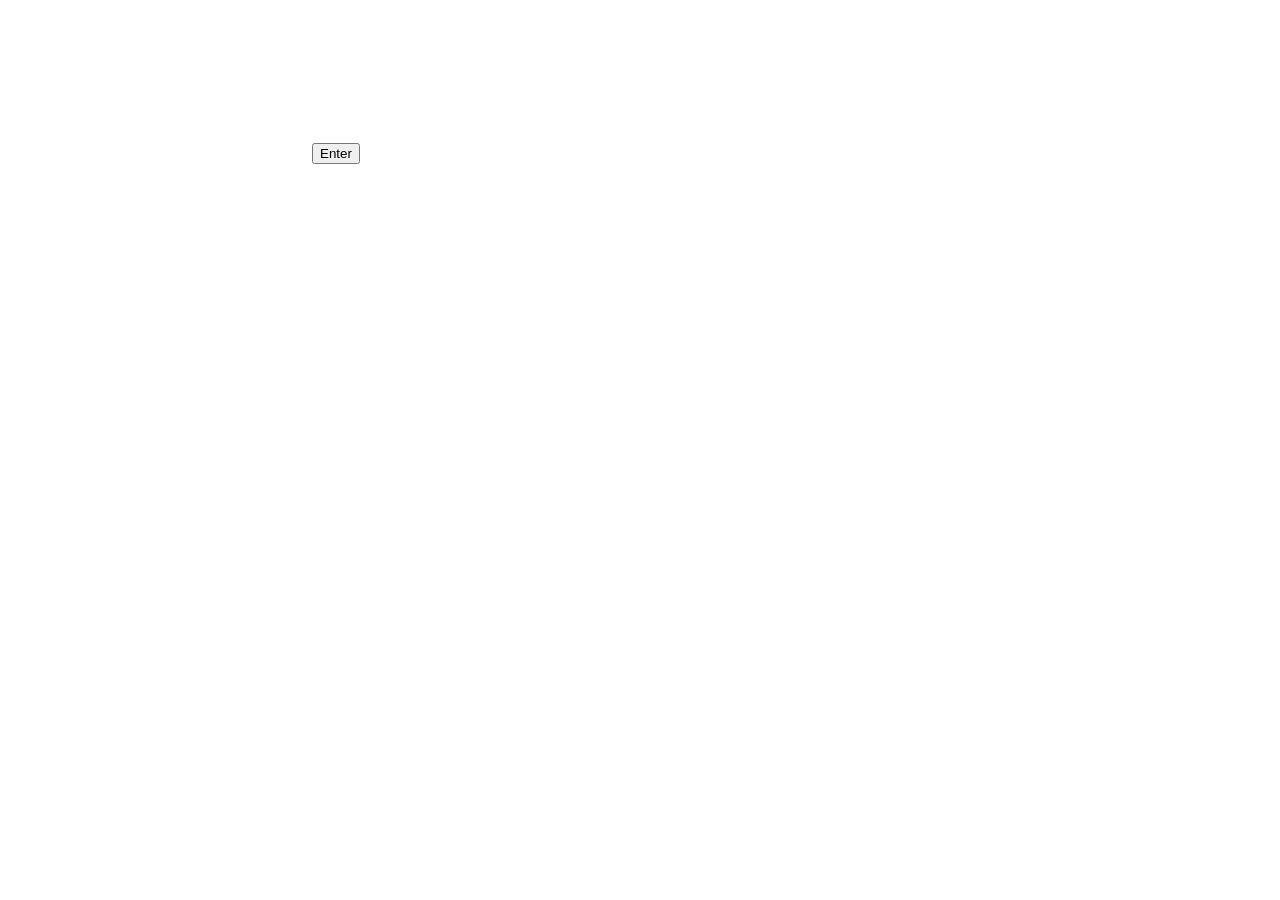
==== index.html @ 1ebe3396 "Fix video source path in index.html" ====
<!DOCTYPE html>
<html lang="en">
<head>
  <meta charset="UTF-8">
  <meta name="viewport" content="width=device-width, initial-scale=1.0">
  <title>Worth It Global</title>
  <link rel="stylesheet" href="css/style.css">
</head>

<body>

  <div id="welcomeScreen">
    <video autoplay loop muted playsinline id="welcomeVideo">
      <source src="assets/media/welcome-loop.mp4" type="video/mp4">
    </video>

    <button id="enterBtn">Enter</button>
  </div>

  <script src="js/script.js"></script>
</body>
</html>
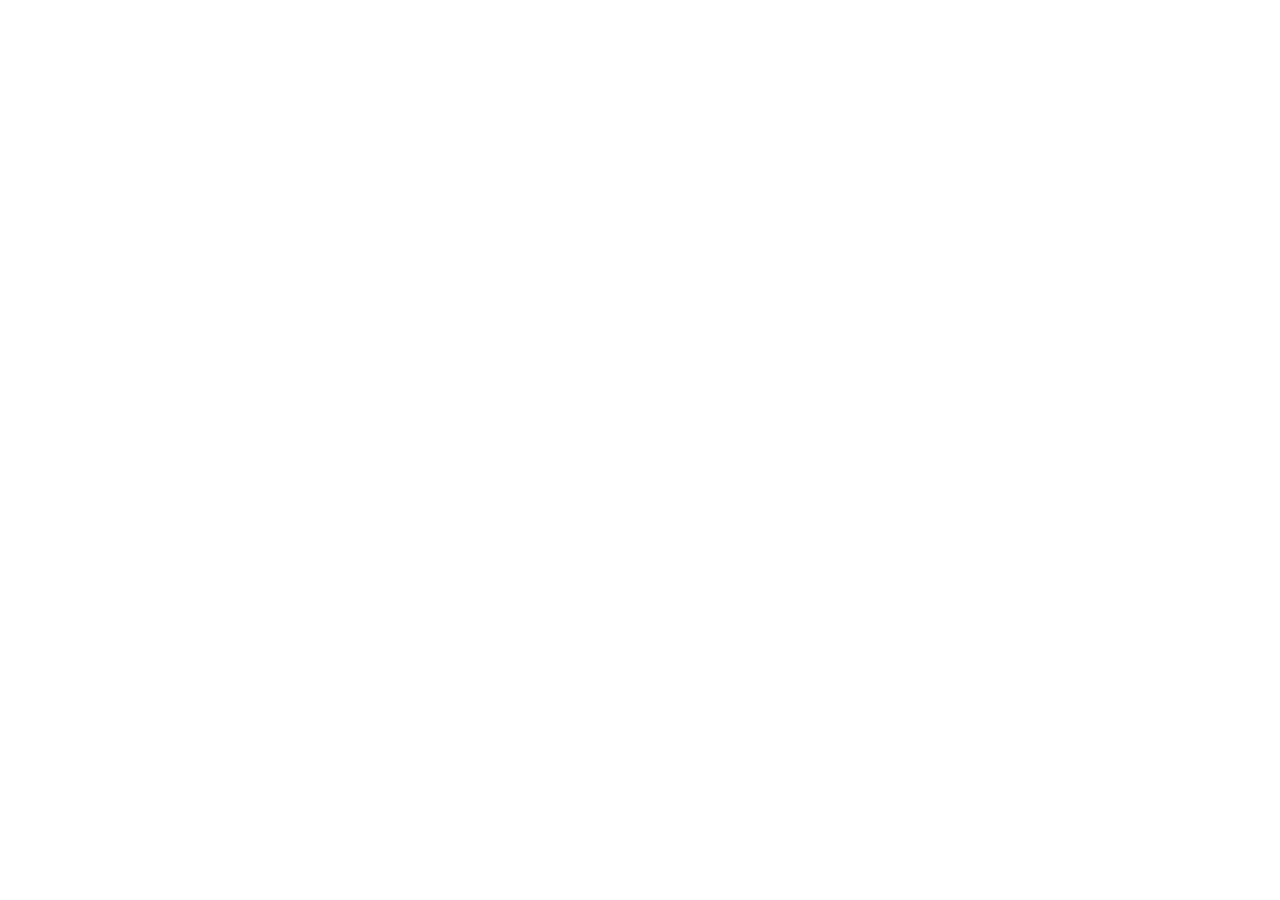
==== commit c4c6d581: "Remove unnecessary closing video tag Removed closing video tag from welcome screen." ====
--- a/index.html
+++ b/index.html
@@ -3,7 +3,7 @@
 <head>
   <meta charset="UTF-8">
   <meta name="viewport" content="width=device-width, initial-scale=1.0">
-  <title>Worth It Global</title>
+  <title>Worth It</title>
   <link rel="stylesheet" href="css/style.css">
 </head>
 
@@ -12,11 +12,9 @@
   <div id="welcomeScreen">
     <video autoplay loop muted playsinline id="welcomeVideo">
       <source src="assets/media/welcome-loop.mp4" type="video/mp4">
-    </video>
-
     <button id="enterBtn">Enter</button>
   </div>
 
   <script src="js/script.js"></script>
 </body>
-</html>
+</html> 
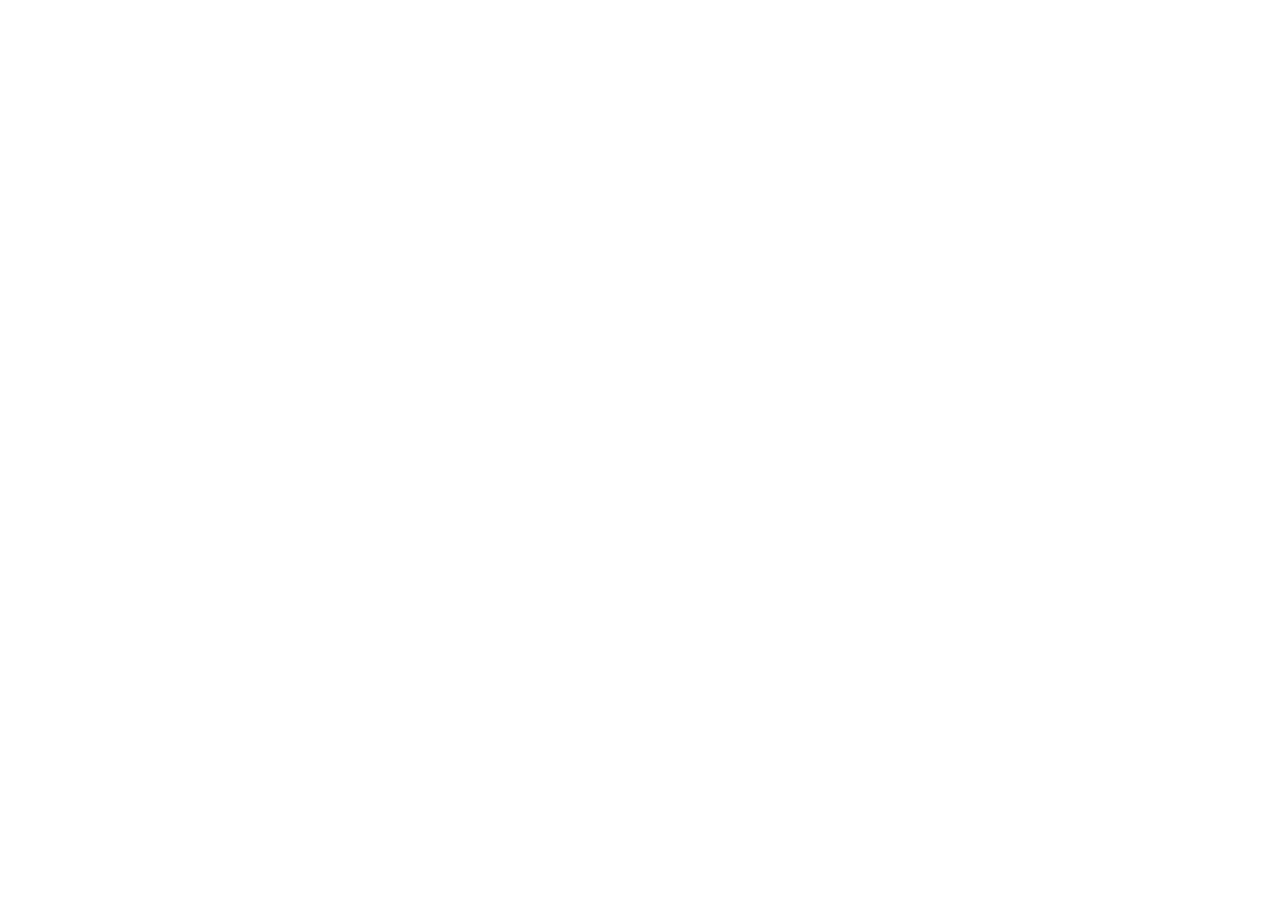
==== commit 9b70d1a1: "Update stylesheet and script paths in index.html" ====
--- a/index.html
+++ b/index.html
@@ -4,7 +4,7 @@
   <meta charset="UTF-8">
   <meta name="viewport" content="width=device-width, initial-scale=1.0">
   <title>Worth It</title>
-  <link rel="stylesheet" href="css/style.css">
+  <link rel="stylesheet" href="style.css">
 </head>
 
 <body>
@@ -14,7 +14,6 @@
       <source src="assets/media/welcome-loop.mp4" type="video/mp4">
     <button id="enterBtn">Enter</button>
   </div>
-
-  <script src="js/script.js"></script>
+  <script src="script.js"></script>
 </body>
 </html> 
--- a/style.css
+++ b/style.css
@@ -0,0 +1,25 @@
+#welcomeScreen {
+  position: relative;
+  width: 100vw;
+  height: 100vh;
+  overflow: hidden;
+  transition: transform 1.2s ease-in-out, opacity 1.2s ease-in-out;
+}
+
+.zoomIn {
+  transform: scale(3);
+  opacity: 0;
+}
+
+#enterBtn {
+  position: absolute;
+  bottom: 10%;
+  left: 50%;
+  transform: translateX(-50%);
+  padding: 12px 28px;
+  font-size: 1.2rem;
+  background: white;
+  border: none;
+  border-radius: 6px;
+  cursor: pointer;
+}
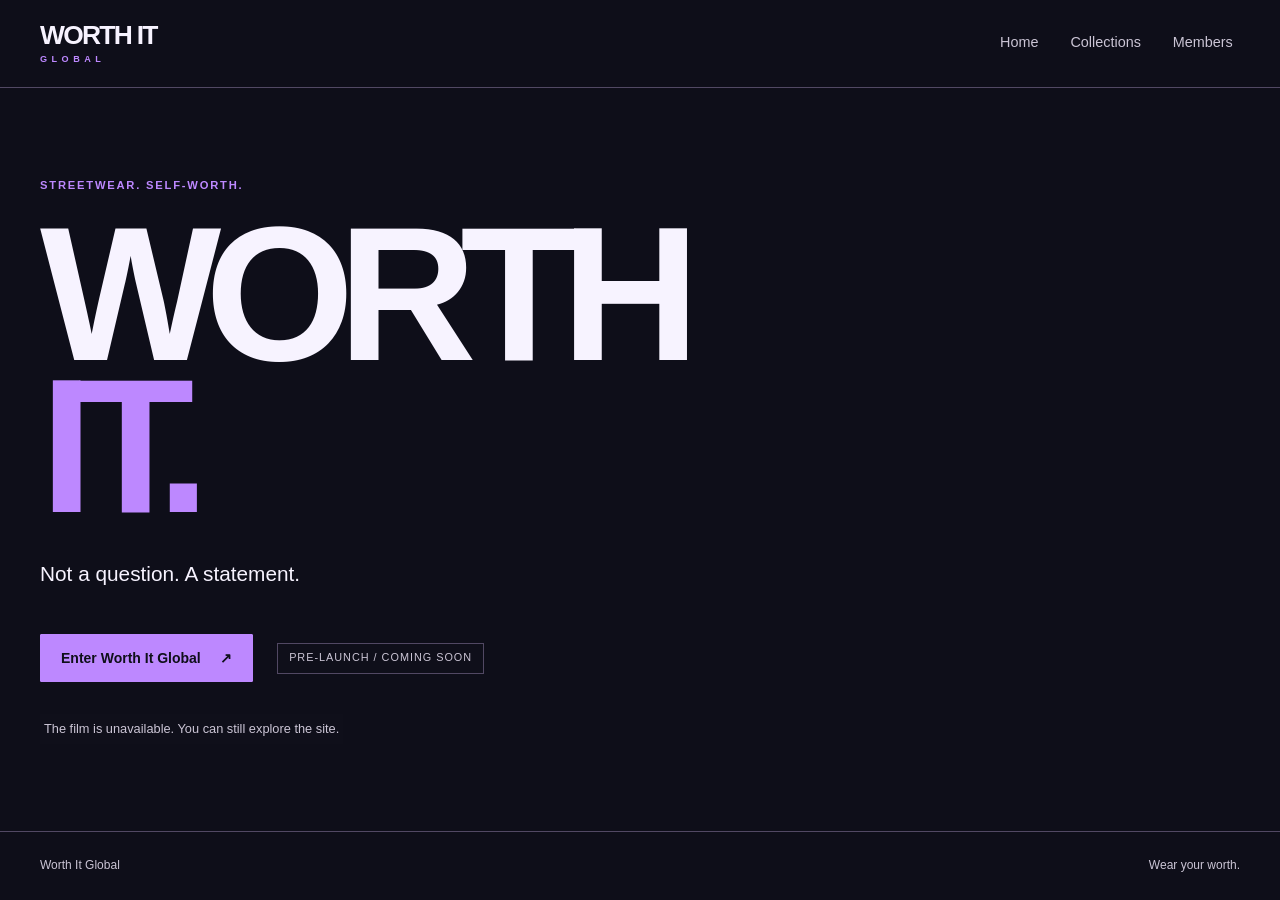
==== commit ff6bf261: "Restore branded Worth It Global prelaunch frontend" ====
--- a/index.html
+++ b/index.html
@@ -3,17 +3,41 @@
 <head>
   <meta charset="UTF-8">
   <meta name="viewport" content="width=device-width, initial-scale=1.0">
-  <title>Worth It</title>
+  <meta name="description" content="Worth It Global. Streetwear. Self-worth. A new chapter is coming.">
+  <title>Worth It Global — Enter</title>
   <link rel="stylesheet" href="style.css">
 </head>
-
-<body>
-
+<body class="welcome-page">
+  <a class="skip-link" href="#main">Skip to content</a>
   <div id="welcomeScreen">
-    <video autoplay loop muted playsinline id="welcomeVideo">
+    <video loop muted playsinline preload="metadata" id="welcomeVideo" aria-label="Worth It Global welcome film">
       <source src="assets/media/welcome-loop.mp4" type="video/mp4">
-    <button id="enterBtn">Enter</button>
+      Your browser cannot play this film. Use the Enter link to continue.
+    </video>
+    <header class="mainHeader">
+      <a class="brand" href="home.html" aria-label="Worth It Global home">WORTH IT<span>GLOBAL</span></a>
+      <nav aria-label="Main navigation">
+        <a href="home.html">Home</a>
+        <a href="products.html">Collections</a>
+        <a href="account.html">Members</a>
+      </nav>
+    </header>
+    <main id="main" class="welcome-content" tabindex="-1">
+      <p class="eyebrow">Streetwear. Self-worth.</p>
+      <h1 class="welcome-title">WORTH<br><span>IT.</span></h1>
+      <p class="welcome-intro">Not a question. A statement.</p>
+      <div class="actions">
+        <a class="button" id="enterBtn" href="home.html">Enter Worth It Global <span aria-hidden="true">↗</span></a>
+        <span class="status-tag">Pre-launch / Coming soon</span>
+      </div>
+      <div class="video-controls">
+        <button class="video-toggle" id="videoToggle" type="button" aria-controls="welcomeVideo" hidden>Play welcome film</button>
+        <p id="videoStatus" class="small-text" role="status" aria-live="polite"></p>
+      </div>
+      <noscript><p class="notice">The welcome film is paused without JavaScript. Enter still takes you to the homepage.</p></noscript>
+    </main>
+    <footer class="site-footer"><span>Worth It Global</span><span>Wear your worth.</span></footer>
   </div>
-  <script src="script.js"></script>
+  <script src="script.js" defer></script>
 </body>
-</html> 
+</html>
--- a/style.css
+++ b/style.css
@@ -1,25 +1,208 @@
-#welcomeScreen {
-  position: relative;
-  width: 100vw;
-  height: 100vh;
-  overflow: hidden;
-  transition: transform 1.2s ease-in-out, opacity 1.2s ease-in-out;
+:root {
+  color-scheme: dark;
+  --lavender: #bd88ff;
+  --purple: #7953ff;
+  --blue: #1c1cff;
+  --ink: #0f0f1a;
+  --surface: #191925;
+  --text: #f7f3ff;
+  --muted: #cbc5d5;
+  --border: #514863;
+  --display: "Arial Black", "Helvetica Neue", Arial, sans-serif;
 }
 
-.zoomIn {
-  transform: scale(3);
-  opacity: 0;
-}
+* { box-sizing: border-box; }
+[hidden] { display: none !important; }
+html { scroll-padding-top: 2rem; }
+body {
+  margin: 0;
+  min-height: 100vh;
+  display: flex;
+  flex-direction: column;
+  background: var(--ink);
+  color: var(--text);
+  font-family: Arial, Helvetica, sans-serif;
+  line-height: 1.65;
+}
+a { color: var(--lavender); text-underline-offset: 0.25em; }
+a:hover { color: var(--text); }
+button { font: inherit; }
+:focus-visible { outline: 3px solid var(--lavender); outline-offset: 5px; }
+.skip-link {
+  position: fixed;
+  top: 0.75rem;
+  left: 1rem;
+  z-index: 10;
+  padding: 0.7rem 1rem;
+  background: var(--lavender);
+  color: var(--ink);
+  font-weight: 700;
+  transform: translateY(-180%);
+}
+.skip-link:focus { transform: translateY(0); color: var(--ink); }
+.mainHeader {
+  display: flex;
+  align-items: center;
+  justify-content: space-between;
+  flex-wrap: wrap;
+  gap: 1rem 2rem;
+  width: 100%;
+  padding: 1.35rem max(1.25rem, calc((100% - 1200px) / 2));
+  border-bottom: 1px solid var(--border);
+  background: var(--ink);
+}
+.brand {
+  display: inline-flex;
+  flex-direction: column;
+  color: var(--text);
+  font-family: var(--display);
+  font-size: 1.65rem;
+  font-weight: 900;
+  line-height: 0.95;
+  letter-spacing: -0.065em;
+  text-decoration: none;
+}
+.brand span { margin-top: 0.45rem; color: var(--lavender); font-family: Arial, sans-serif; font-size: 0.57rem; letter-spacing: 0.49em; }
+nav { display: flex; flex-wrap: wrap; gap: 0.35rem 1.1rem; }
+nav a {
+  display: inline-flex;
+  min-height: 44px;
+  align-items: center;
+  padding: 0.4rem 0.45rem;
+  border-bottom: 2px solid transparent;
+  color: var(--muted);
+  font-size: 0.9rem;
+  text-decoration: none;
+}
+nav a:hover, nav a[aria-current="page"] { color: var(--lavender); border-bottom-color: var(--lavender); }
+.page-main { flex: 1; width: min(1200px, calc(100% - 2.5rem)); margin-inline: auto; padding-block: clamp(2.5rem, 6vw, 5.5rem); }
+h1, h2, h3 { margin-top: 0; line-height: 1.06; overflow-wrap: anywhere; }
+h1 { margin-bottom: 1.7rem; font-family: var(--display); font-size: clamp(2.7rem, 6.5vw, 6.5rem); font-weight: 900; letter-spacing: -0.065em; }
+h2 { margin-bottom: 1.25rem; font-family: var(--display); font-size: clamp(1.6rem, 3.5vw, 3rem); font-weight: 800; letter-spacing: -0.045em; }
+h3 { font-size: 1.25rem; }
+p { max-width: 65ch; }
+.accent { color: var(--lavender); }
+.eyebrow { margin: 0 0 1.5rem; color: var(--lavender); font-size: 0.7rem; font-weight: 700; letter-spacing: 0.16em; text-transform: uppercase; }
+.intro { font-size: clamp(1.15rem, 2vw, 1.5rem); }
+.notice, .small-text { color: var(--muted); }
+.small-text { font-size: 0.8rem; }
+.status-dot { display: inline-block; width: 0.5rem; height: 0.5rem; margin-right: 0.5rem; background: var(--lavender); border-radius: 50%; }
+.status-tag { display: inline-block; flex-shrink: 0; padding: 0.35rem 0.7rem; border: 1px solid var(--border); color: var(--muted); font-size: 0.68rem; letter-spacing: 0.09em; text-transform: uppercase; }
+.actions { display: flex; align-items: center; flex-wrap: wrap; gap: 1rem 1.5rem; margin-top: 2rem; }
+.button {
+  display: inline-flex;
+  min-height: 48px;
+  align-items: center;
+  justify-content: center;
+  gap: 1.2rem;
+  padding: 0.8rem 1.25rem;
+  border: 1px solid var(--lavender);
+  border-radius: 1px;
+  background: var(--lavender);
+  color: var(--ink);
+  font-size: 0.875rem;
+  font-weight: 700;
+  line-height: 1.4;
+  text-decoration: none;
+  text-align: center;
+  cursor: pointer;
+}
+.button:hover { border-color: var(--text); background: var(--text); color: var(--ink); }
+.button-secondary { background: var(--ink); color: var(--lavender); }
+.button-secondary:hover { background: var(--surface); color: var(--text); }
+.button:disabled { border-color: var(--border); background: var(--surface); color: var(--muted); cursor: wait; }
+.text-link { display: inline-flex; min-height: 44px; align-items: center; gap: 0.6rem; font-size: 0.875rem; font-weight: 700; }
+.home-hero { display: grid; grid-template-columns: 1.15fr 0.85fr; align-items: center; gap: clamp(2rem, 5vw, 5rem); }
+.hero-copy > p:not(.eyebrow) { max-width: 45ch; }
+.film-frame { position: relative; overflow: hidden; aspect-ratio: 4 / 5; border: 1px solid var(--border); border-top: 3px solid var(--purple); background: var(--surface); }
+.film-frame video { display: block; width: 100%; height: 100%; object-fit: cover; }
+.film-caption { position: absolute; top: 1rem; left: 1rem; padding: 0.4rem 0.6rem; background: var(--ink); color: var(--text); font-size: 0.65rem; font-weight: 700; letter-spacing: 0.12em; pointer-events: none; }
+.video-controls { display: flex; align-items: center; flex-wrap: wrap; gap: 0.35rem 1rem; margin-top: 0.7rem; }
+.video-toggle { min-height: 44px; padding: 0.45rem 0.7rem; border: 1px solid var(--border); background: var(--ink); color: var(--text); font-size: 0.8rem; cursor: pointer; }
+.video-toggle:hover { border-color: var(--lavender); color: var(--lavender); }
+.video-controls .small-text { margin: 0; }
+.brand-section { display: grid; grid-template-columns: 0.65fr 1.35fr; gap: 2rem; margin-top: clamp(4rem, 9vw, 8rem); padding-block: 3rem; border-top: 1px solid var(--border); }
+.brand-section h2 { font-size: clamp(2rem, 4.5vw, 4rem); }
+.brand-statement { margin-top: 2rem; color: var(--lavender); font-weight: 700; }
+.drops-section { margin-top: 2rem; padding-top: 3rem; border-top: 1px solid var(--border); }
+.section-heading { display: flex; align-items: center; justify-content: space-between; flex-wrap: wrap; gap: 1rem; }
+.section-heading h2 { margin-bottom: 0; }
+.section-heading .eyebrow { margin-bottom: 1rem; }
+.drop-links { margin-top: 2rem; border-top: 1px solid var(--border); }
+.drop-links a { display: flex; align-items: center; gap: 1.5rem; padding: 1.5rem 0.75rem; border-bottom: 1px solid var(--border); color: var(--text); font-family: var(--display); font-size: clamp(1.2rem, 3vw, 2.4rem); font-weight: 800; letter-spacing: -0.04em; text-decoration: none; }
+.drop-links a:hover { background: var(--surface); color: var(--lavender); }
+.drop-index { color: var(--muted); font-family: Arial, sans-serif; font-size: 0.7rem; letter-spacing: 0; }
+.drop-arrow { margin-left: auto; color: var(--lavender); }
+.page-heading { margin-bottom: 3.5rem; }
+.page-heading h1 { max-width: 19ch; }
+.collections { display: grid; grid-template-columns: repeat(2, minmax(0, 1fr)); gap: 1.75rem; }
+.collection-card { min-width: 0; border: 1px solid var(--border); background: var(--surface); scroll-margin-top: 2rem; }
+.collection-art { position: relative; display: flex; flex-direction: column; justify-content: space-between; gap: 2rem; min-height: 360px; padding: clamp(1.25rem, 3vw, 2rem); overflow: hidden; }
+.collection-og .collection-art { background: var(--lavender); color: var(--ink); }
+.collection-anime .collection-art { background: var(--blue); color: var(--text); }
+.collection-anime .collection-art::after { position: absolute; bottom: -110px; right: -110px; width: 310px; height: 310px; border: 1px solid rgba(247, 243, 255, 0.35); border-radius: 50%; content: ""; pointer-events: none; }
+.art-kicker, .art-bottom { font-size: 0.65rem; font-weight: 700; letter-spacing: 0.11em; }
+.art-type { position: relative; z-index: 1; font-family: var(--display); font-size: clamp(2.8rem, 7.3vw, 7rem); font-weight: 900; line-height: 0.86; letter-spacing: -0.075em; }
+.art-type i { font-size: 0.45em; font-style: normal; letter-spacing: -0.05em; }
+.collection-copy { padding: 1.5rem; }
+.collection-copy h2 { font-size: clamp(1.3rem, 2.6vw, 1.85rem); }
+.collection-copy .small-text { margin-bottom: 0; }
+.catalog { margin-top: 4rem; padding-top: 2.5rem; border-top: 1px solid var(--border); }
+.catalog h2 { font-size: clamp(1.4rem, 2.5vw, 2rem); }
+.catalog-feedback { margin-block: 1.5rem; }
+.product-grid { display: grid; grid-template-columns: repeat(auto-fit, minmax(min(100%, 250px), 1fr)); gap: 1.5rem; }
+.productCard { min-width: 0; padding: 1rem; border: 1px solid var(--border); background: var(--surface); }
+.product-image { display: flex; align-items: center; justify-content: center; aspect-ratio: 4 / 5; background: var(--ink); }
+.product-image img { display: block; width: 100%; height: 100%; object-fit: contain; }
+.image-unavailable { padding: 1rem; color: var(--muted); text-align: center; }
+.productCard h3 { margin-top: 1.25rem; margin-bottom: 0.75rem; }
+.product-price { margin-bottom: 0; color: var(--lavender); font-variant-numeric: tabular-nums; }
+.member-panel { display: grid; grid-template-columns: 0.7fr 1.3fr; border: 1px solid var(--border); background: var(--surface); }
+.member-mark { display: flex; flex-direction: column; align-items: center; justify-content: center; min-height: 360px; padding: 2rem; border-right: 1px solid var(--border); background: var(--purple); color: var(--ink); font-family: var(--display); font-size: clamp(6rem, 13vw, 12rem); font-weight: 900; line-height: 0.82; letter-spacing: -0.08em; }
+.member-mark span { color: var(--text); }
+.member-copy { padding: clamp(1.5rem, 4vw, 3rem); }
+.member-copy h2 { margin-top: 1.5rem; }
+.site-footer { display: flex; justify-content: space-between; align-items: center; flex-wrap: wrap; gap: 0.5rem 2rem; padding: 1.5rem max(1.25rem, calc((100% - 1200px) / 2)); border-top: 1px solid var(--border); color: var(--muted); font-size: 0.75rem; }
+.site-footer a { display: inline-flex; min-height: 44px; align-items: center; }
+#welcomeScreen { position: relative; isolation: isolate; display: flex; flex: 1; flex-direction: column; min-height: 100vh; min-height: 100svh; }
+#welcomeScreen::before { position: fixed; inset: 0; z-index: -1; background: rgba(15, 15, 26, 0.72); content: ""; pointer-events: none; }
+#welcomeScreen > #welcomeVideo { position: fixed; inset: 0; z-index: -2; width: 100%; height: 100%; object-fit: cover; }
+.welcome-page .mainHeader, .welcome-page .site-footer { background: rgba(15, 15, 26, 0.85); }
+.welcome-content { display: flex; flex: 1; flex-direction: column; align-items: flex-start; justify-content: center; width: min(1200px, calc(100% - 2.5rem)); margin-inline: auto; padding-block: clamp(3rem, 8vh, 6rem); }
+.welcome-title { margin: 0 0 1.5rem; font-size: clamp(4rem, 15vw, 12rem); line-height: 0.79; letter-spacing: -0.085em; }
+.welcome-title span { color: var(--lavender); }
+.welcome-intro { margin: 0.7rem 0; font-size: clamp(1rem, 2vw, 1.3rem); }
+.welcome-content .status-tag { background: var(--ink); }
+.welcome-content .video-controls { margin-top: 2rem; padding: 0.25rem; background: var(--ink); }
+.welcome-content .notice { padding: 0.5rem; background: var(--ink); }
 
-#enterBtn {
-  position: absolute;
-  bottom: 10%;
-  left: 50%;
-  transform: translateX(-50%);
-  padding: 12px 28px;
-  font-size: 1.2rem;
-  background: white;
-  border: none;
-  border-radius: 6px;
-  cursor: pointer;
-}
+@media (max-width: 900px) {
+  .home-hero { grid-template-columns: 1fr 0.8fr; gap: 2rem; }
+  .hero-copy h1 { font-size: clamp(2.7rem, 6.4vw, 4.5rem); }
+  .collections { gap: 1.25rem; }
+  .collection-art { min-height: 310px; }
+}
+@media (max-width: 760px) {
+  .home-hero, .brand-section, .member-panel { grid-template-columns: 1fr; }
+  .hero-copy h1 { font-size: clamp(2.7rem, 11vw, 5.5rem); }
+  .hero-film { max-width: 500px; width: 100%; }
+  .film-frame { aspect-ratio: 5 / 4; }
+  .brand-section { gap: 0.5rem; }
+  .collections { grid-template-columns: 1fr; }
+  .art-type { font-size: clamp(2.8rem, 12vw, 7rem); }
+  .collection-art { min-height: 330px; }
+  .member-mark { min-height: 240px; border-right: 0; border-bottom: 1px solid var(--border); font-size: 7rem; }
+}
+@media (max-width: 480px) {
+  .mainHeader { align-items: flex-start; flex-direction: column; gap: 1rem; }
+  nav { gap: 0.25rem 0.75rem; }
+  .actions { align-items: flex-start; flex-direction: column; gap: 0.75rem; }
+  .button { max-width: 100%; }
+  .collection-copy { padding: 1.25rem; }
+  .drop-links a { gap: 0.9rem; }
+  .welcome-content { padding-block: 3rem; }
+  .video-controls { align-items: flex-start; flex-direction: column; }
+}
+@media (prefers-reduced-motion: reduce) {
+  *, *::before, *::after { animation: none !important; transition: none !important; scroll-behavior: auto !important; }
+}
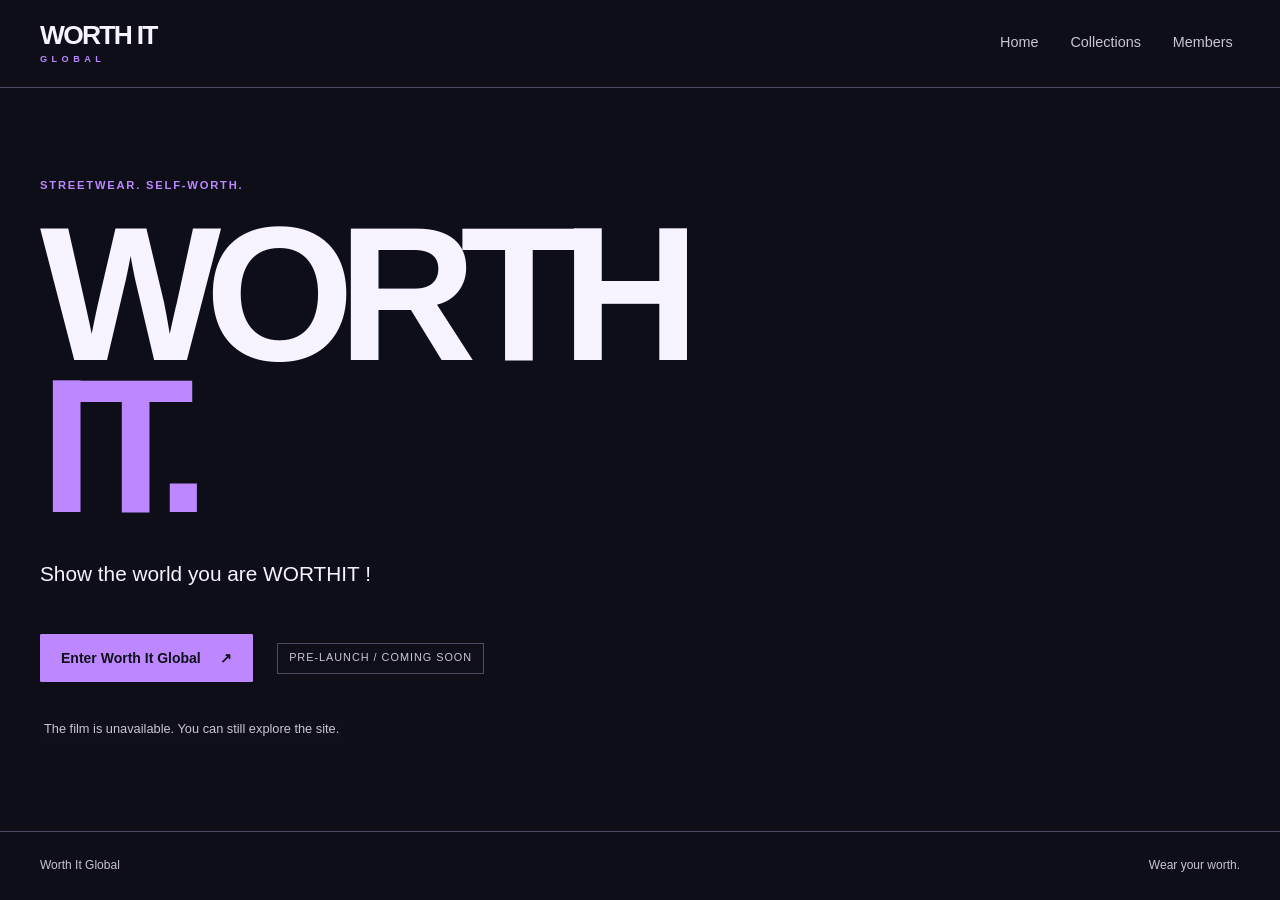
==== commit 0c931e7e: "Update welcome intro text in index.html" ====
--- a/index.html
+++ b/index.html
@@ -6,6 +6,16 @@
   <meta name="description" content="Worth It Global. Streetwear. Self-worth. A new chapter is coming.">
   <title>Worth It Global — Enter</title>
   <link rel="stylesheet" href="style.css">
+  <script type="text/javascript">
+(function(c,l,a,r,i,t,y){
+    c[a]=c[a]||function(){(c[a].q=c[a].q||[]).push(arguments)};
+    t=l.createElement(r);
+    t.async=1;
+    t.src="https://www.clarity.ms/tag/"+i;
+    y=l.getElementsByTagName(r)[0];
+    y.parentNode.insertBefore(t,y);
+})(window, document, "clarity", "script", "YOUR_CLARITY_ID");
+</script>
 </head>
 <body class="welcome-page">
   <a class="skip-link" href="#main">Skip to content</a>
@@ -25,7 +35,7 @@
     <main id="main" class="welcome-content" tabindex="-1">
       <p class="eyebrow">Streetwear. Self-worth.</p>
       <h1 class="welcome-title">WORTH<br><span>IT.</span></h1>
-      <p class="welcome-intro">Not a question. A statement.</p>
+      <p class="welcome-intro">Show the world you are WORTHIT !</p>
       <div class="actions">
         <a class="button" id="enterBtn" href="home.html">Enter Worth It Global <span aria-hidden="true">↗</span></a>
         <span class="status-tag">Pre-launch / Coming soon</span>
